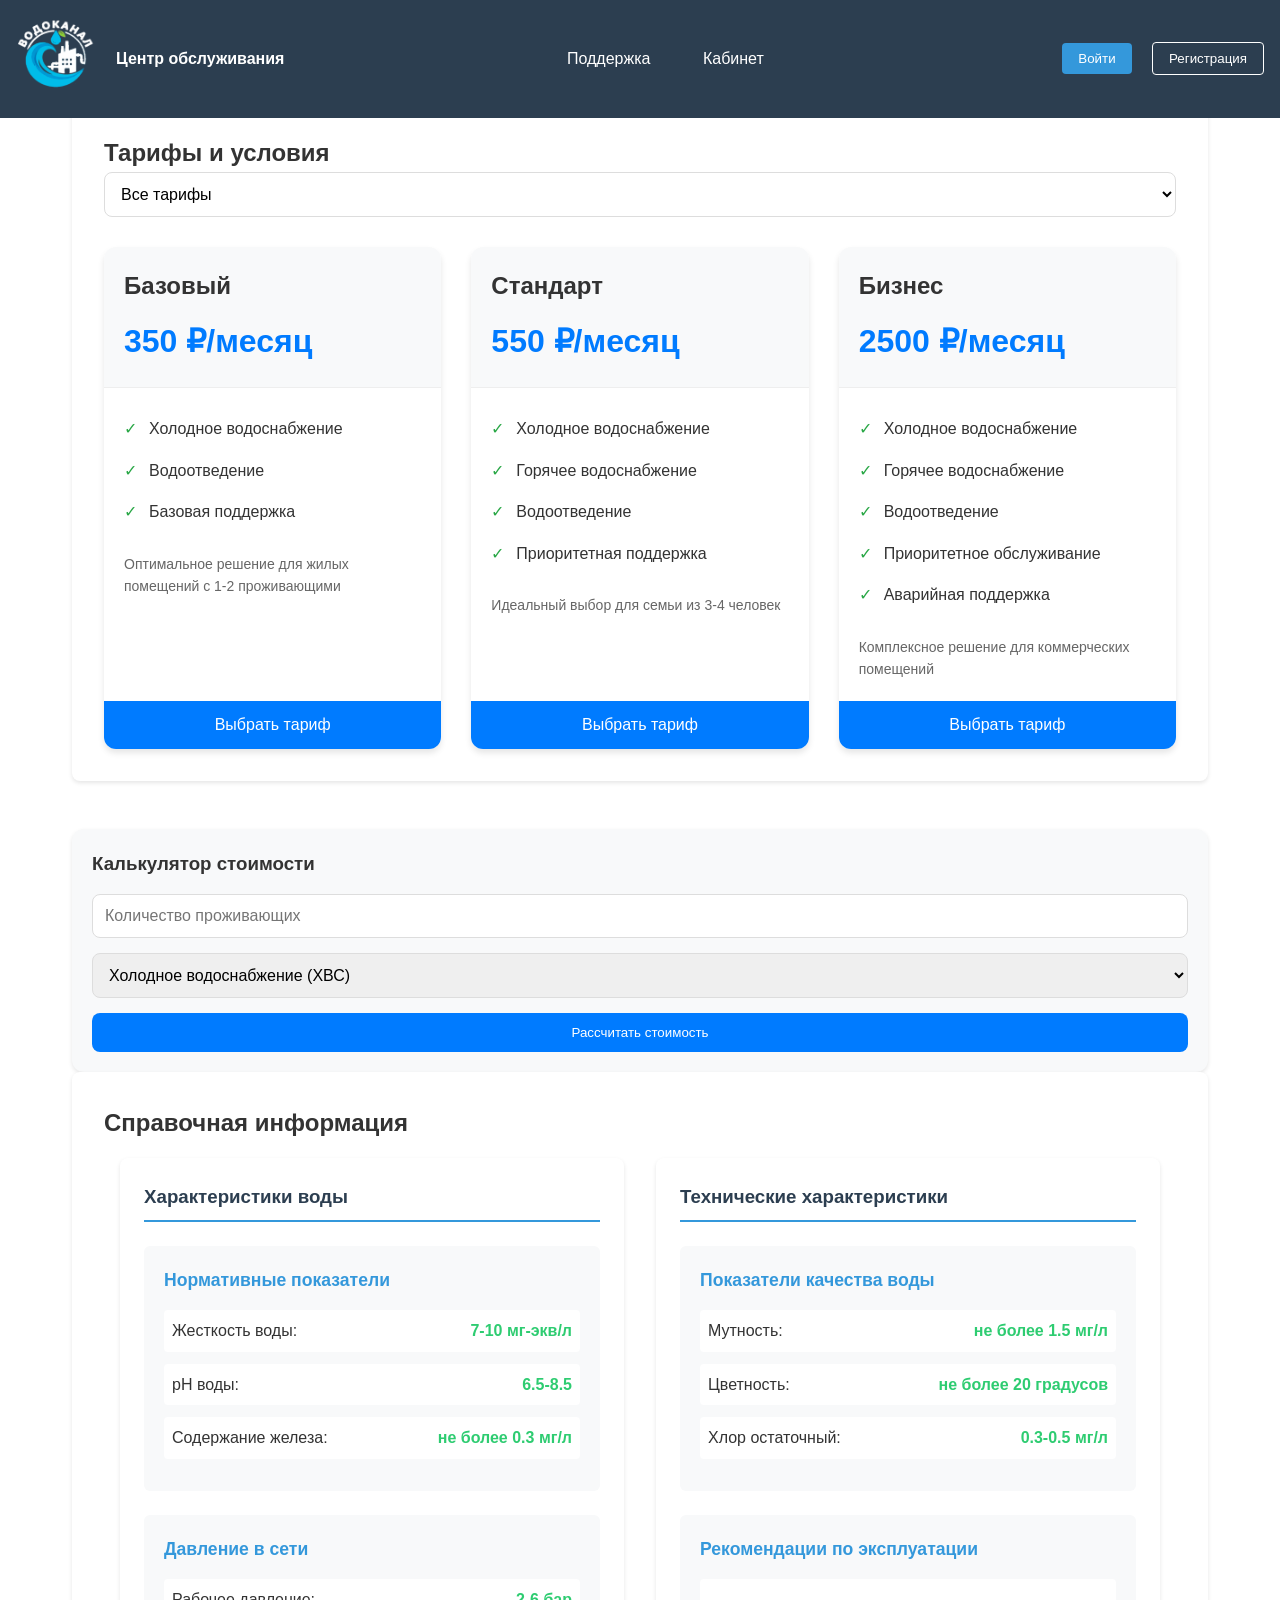
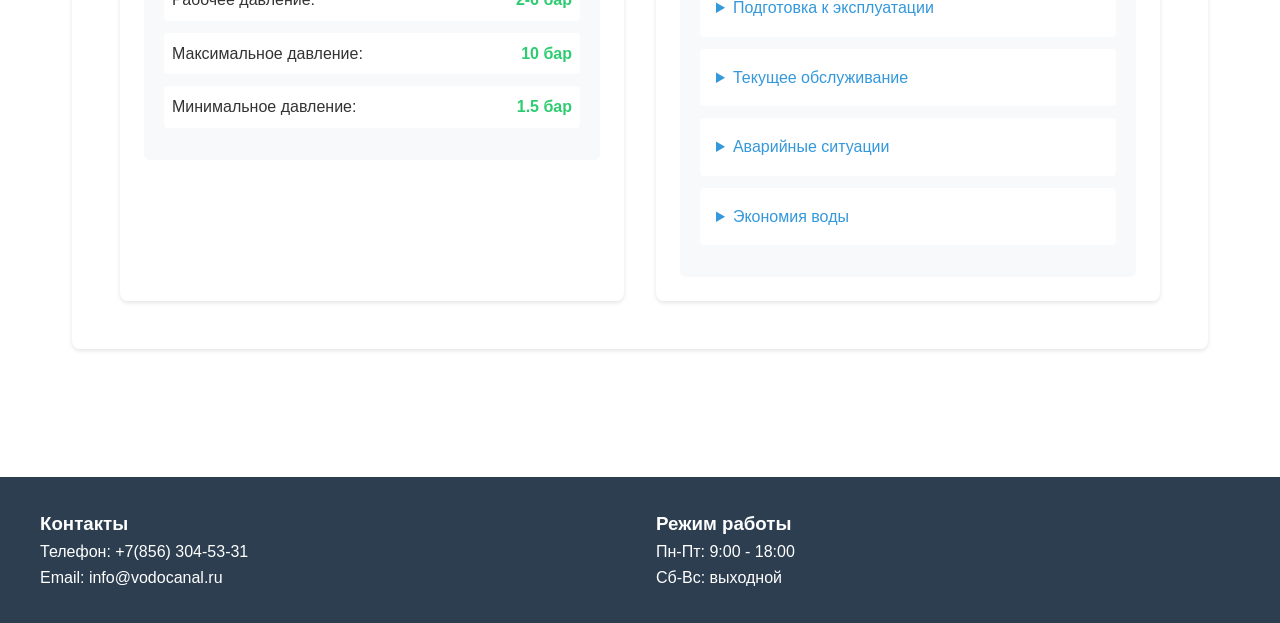
==== index.html @ 2ffb6660 "first commit" ====
<!DOCTYPE html>
<html lang="ru">
<head>
    <meta charset="UTF-8">
    <meta name="viewport" content="width=device-width, initial-scale=1.0">
    <title>Центр водоснабжения - Личный кабинет</title>
    <link rel="stylesheet" href="css/styles.css">
    <link rel="stylesheet" href="css/info-section.css">
</head>
<body>
    <header class="header">
        <nav class="nav-main">
            <div class="logo-wrap">
                <a href="index.html" class="logo-pic">
                    <img src="img/logo.png" alt="logotype">
                </a>
                <div class="logo">Центр обслуживания</div>
            </div>
            
            <div class="nav-links">
                <!-- <a href="index.html" class="active">Главная</a> -->
                <!-- <a href="analytics.html">Аналитика</a> -->
                <a href="technicalSupport.html">Поддержка</a>
                <!-- <a href="requestProcessing.html">Запросы</a> -->
                <a href="account.html">Кабинет</a>
            </div>
            <div class="auth-buttons">
                <button id="loginBtn">Войти</button>
                <button id="registerBtn">Регистрация</button>
            </div>
            <button class="menu-toggle" id="menuToggle">
                <span></span>
                <span></span>
                <span></span>
            </button>
        </nav>
    </header>

    <main>
        <!-- Форма авторизации -->
        <div id="authForm" class="modal hidden">
            <div class="modal-content">
                <h2>Авторизация</h2>
                <form id="loginForm">
                    <input type="email" placeholder="Email" required>
                    <input type="password" placeholder="Пароль" required>
                    <button type="submit">Войти</button>
                </form>
            </div>
        </div>

        <!-- Форма регистрации -->
        <div id="registerForm" class="modal hidden">
            <div class="modal-content">
                <h2>Регистрация</h2>
                <form id="signupForm">
                    <input type="text" placeholder="ФИО" required>
                    <input type="email" placeholder="Email" required>
                    <input type="password" placeholder="Пароль" required>
                    <input type="text" placeholder="Номер лицевого счета" required>
                    <button type="submit">Зарегистрироваться</button>
                </form>
            </div>
        </div>

        <!-- Секция с тарифами -->
        <section id="tariffs" class="section">
            <h2>Тарифы и условия</h2>
            <div class="tariffs-controls">
                <div class="tariffs-filter">
                    <select id="tariffCategory" class="filter-select">
                        <option value="all">Все тарифы</option>
                        <option value="residential">Для жилых помещений</option>
                        <option value="commercial">Для коммерческих помещений</option>
                        <option value="industrial">Для промышленных объектов</option>
                    </select>
                </div>

            </div>
            <div class="tariffs-grid">
                <!-- Шаблон карточки тарифа -->
                <template id="tariffTemplate">
                    <div class="tariff-card">
                        <div class="tariff-header">
                            <h3 class="tariff-name"></h3>
                            <div class="tariff-price"></div>
                        </div>
                        <div class="tariff-content">
                            <ul class="tariff-features"></ul>
                            <div class="tariff-description"></div>
                        </div>
                        <button class="select-tariff-btn">Выбрать тариф</button>
                    </div>
                </template>
                <!-- Тарифы будут добавляться динамически с помощью JavaScript -->
            </div>
        </section>

        <div class="tariff-calculator">
            <h3>Калькулятор стоимости</h3>
            <div class="calculator-form">
                <input type="number" id="squareMeters" placeholder="Количество проживающих" min="1">
                <select id="heatingType">
                    <option value="cold">Холодное водоснабжение (ХВС)</option>
                    <option value="hot">Горячее водоснабжение (ГВС)</option>
                </select>
                <button id="calculateCost" class="calculate-btn">Рассчитать стоимость</button>
                <div id="calculationResult" class="calculation-result"></div>
            </div>
        </div>

        <!-- Справочная информация -->
        <section id="info" class="section">
            <h2>Справочная информация</h2>
            <div class="info-blocks">
                <div class="info-block">
                    <h3>Характеристики воды</h3>
                    <div class="info-content">
                        <div class="info-card">
                            <h4>Нормативные показатели</h4>
                            <ul>
                                <li>Жесткость воды: <span class="value">7-10 мг-экв/л</span></li>
                                <li>pH воды: <span class="value">6.5-8.5</span></li>
                                <li>Содержание железа: <span class="value">не более 0.3 мг/л</span></li>
                            </ul>
                        </div>
                        <div class="info-card">
                            <h4>Давление в сети</h4>
                            <ul>
                                <li>Рабочее давление: <span class="value">2-6 бар</span></li>
                                <li>Максимальное давление: <span class="value">10 бар</span></li>
                                <li>Минимальное давление: <span class="value">1.5 бар</span></li>
                            </ul>
                        </div>
                    </div>
                </div>
                <div class="info-block">
                    <h3>Технические характеристики</h3>
                    <div class="info-content">
                        <div class="info-card">
                            <h4>Показатели качества воды</h4>
                            <ul>
                                <li>Мутность: <span class="value">не более 1.5 мг/л</span></li>
                                <li>Цветность: <span class="value">не более 20 градусов</span></li>
                                <li>Хлор остаточный: <span class="value">0.3-0.5 мг/л</span></li>
                            </ul>
                        </div>
                        <div class="info-card">
                            <h4>Рекомендации по эксплуатации</h4>
                            <div class="recommendations">
                                <details>
                                    <summary>Подготовка к эксплуатации</summary>
                                    <ul>
                                        <li>Проверка герметичности системы водоснабжения и устранение протечек</li>
                                        <li>Промывка трубопроводов и фильтров</li>
                                        <li>Проверка работоспособности запорной арматуры</li>
                                        <li>Установка и калибровка счетчиков воды</li>
                                        <li>Проверка состояния изоляции труб</li>
                                    </ul>
                                </details>
                                <details>
                                    <summary>Текущее обслуживание</summary>
                                    <ul>
                                        <li>Ежемесячный контроль показаний счетчиков</li>
                                        <li>Регулярная проверка давления в системе</li>
                                        <li>Очистка аэраторов и смесителей</li>
                                        <li>Проверка состояния уплотнителей и прокладок</li>
                                        <li>Профилактический осмотр труб и фитингов</li>
                                    </ul>
                                </details>
                                <details>
                                    <summary>Аварийные ситуации</summary>
                                    <ul>
                                        <li>При обнаружении протечки:
                                            <ol>
                                                <li>Перекрыть запорную арматуру на аварийном участке</li>
                                                <li>Сообщить в аварийную службу</li>
                                                <li>Принять меры по предотвращению затопления</li>
                                            </ol>
                                        </li>
                                        <li>При снижении давления:
                                            <ol>
                                                <li>Проверить показания манометров</li>
                                                <li>Осмотреть систему на наличие утечек</li>
                                                <li>Проверить фильтры на загрязнение</li>
                                                <li>Вызвать специалиста при необходимости</li>
                                            </ol>
                                        </li>
                                        <li>При помутнении воды:
                                            <ol>
                                                <li>Проверить состояние фильтров</li>
                                                <li>Подать заявку на проверку качества воды</li>
                                                <li>Использовать фильтрованную воду для питья</li>
                                            </ol>
                                        </li>
                                    </ul>
                                </details>
                                <details>
                                    <summary>Экономия воды</summary>
                                    <ul>
                                        <li>Установка счетчиков воды для точного учета</li>
                                        <li>Использование водосберегающей арматуры</li>
                                        <li>Своевременный ремонт капающих кранов</li>
                                        <li>Установка аэраторов на смесители</li>
                                        <li>Контроль расхода воды бытовыми приборами</li>
                                    </ul>
                                </details>
                            </div>
                        </div>
                    </div>
                </div>
            </div>
        </section>

        <!-- Личный кабинет -->
        <section id="account" class="section hidden">
            <h2>Личный кабинет</h2>
            <div class="account-grid">
                <div class="account-block">
                    <h3>Баланс лицевого счета</h3>
                    <div id="accountBalance" class="balance-info">
                        <div class="balance-details">
                            <div class="balance-item">
                                <span class="label">Текущий баланс:</span>
                                <span class="amount" id="currentBalance">0.00 ₽</span>
                            </div>
                            <div class="balance-item">
                                <span class="label">К оплате до:</span>
                                <span class="date" id="paymentDueDate">01.01.2025</span>
                            </div>
                        </div>
                        <div class="quick-actions">
                            <button class="action-btn" id="payBtn">Оплатить</button>
                            <button class="action-btn" id="downloadReceiptBtn">Скачать квитанцию</button>
                        </div>
                    </div>
                </div>
                <div class="account-block">
                    <h3>История платежей и начислений</h3>
                    <div class="payment-controls">
                        <div class="payment-filter">
                            <select id="paymentType" class="filter-select">
                                <option value="all">Все операции</option>
                                <option value="payments">Платежи</option>
                                <option value="charges">Начисления</option>
                            </select>
                            <input type="month" id="paymentPeriod" class="period-select">
                        </div>
                        <div class="payment-sort">
                            <select id="paymentSort" class="sort-select">
                                <option value="date-desc">Сначала новые</option>
                                <option value="date-asc">Сначала старые</option>
                                <option value="amount-desc">По сумме (макс)</option>
                                <option value="amount-asc">По сумме (мин)</option>
                            </select>
                        </div>
                    </div>
                    <div id="paymentHistory" class="payment-history">
                        <table class="payment-table">
                            <thead>
                                <tr>
                                    <th>Дата</th>
                                    <th>Тип</th>
                                    <th>Описание</th>
                                    <th>Сумма</th>
                                    <th>Статус</th>
                                </tr>
                            </thead>
                            <tbody id="paymentHistoryBody">
                                <!-- Данные будут добавлены динамически с помощью JavaScript -->
                            </tbody>
                        </table>
                    </div>
                    <div class="pagination">
                        <button id="prevPage" class="page-btn" disabled>Назад</button>
                        <span id="currentPage">Страница 1 из 1</span>
                        <button id="nextPage" class="page-btn" disabled>Вперед</button>
                    </div>
                </div>
                <div class="account-block">
                    <h3>Подать заявку</h3>
                    <form id="requestForm">
                        <select id="requestType" required>
                            <option value="">Выберите тип заявки</option>
                            <option value="repair">Ремонтные работы</option>
                            <option value="verification">Поверка приборов учета</option>
                            <option value="replacement">Замена оборудования</option>
                        </select>
                        <textarea placeholder="Описание проблемы" required></textarea>
                        <button type="submit">Отправить заявку</button>
                    </form>
                </div>
            </div>
        </section>
    </main>

    <footer class="footer">
        <div class="footer-content">
            <div class="contact-info">
                <h3>Контакты</h3>
                <p>Телефон: +7(856) 304-53-31</p>
                <p>Email: info@vodocanal.ru</p>
            </div>
            <div class="working-hours">
                <h3>Режим работы</h3>
                <p>Пн-Пт: 9:00 - 18:00</p>
                <p>Сб-Вс: выходной</p>
            </div>
        </div>
    </footer>

    <script src="js/main.js"></script>
    <script src="js/tariffs.js"></script>
    <script src="js/mobile-menu.js"></script>
</body>
</html>
---- css/styles.css ----
/* Общие стили */
* {
    margin: 0;
    padding: 0;
    box-sizing: border-box;
}

body {
    font-family: 'Segoe UI', Tahoma, Geneva, Verdana, sans-serif;
    line-height: 1.6;
    color: #333;
}

/* Шапка сайта */
.header {
    background-color: #2c3e50;
    padding: 1rem;
    position: fixed;
    width: 100%;
    top: 0;
    z-index: 100;
}

.nav-main {
    display: flex;
    justify-content: space-between;
    align-items: center;
    max-width: 1270px;
    margin: 0 auto;
    position: relative;
}

/* Кнопка меню-бургер */
.menu-toggle {
    display: none;
    flex-direction: column;
    justify-content: space-between;
    width: 30px;
    height: 21px;
    background: transparent;
    border: none;
    cursor: pointer;
    padding: 0;
    z-index: 10;
}

.menu-toggle span {
    width: 100%;
    height: 3px;
    background-color: white;
    border-radius: 3px;
    transition: all 0.3s linear;
}

@media (max-width: 768px) {
    .menu-toggle {
        display: flex;
    }

    .menu-toggle.active span:first-child {
        transform: rotate(45deg) translate(6px, 6px);
    }

    .menu-toggle.active span:nth-child(2) {
        opacity: 0;
    }

    .menu-toggle.active span:last-child {
        transform: rotate(-45deg) translate(6px, -6px);
    }

    .nav-links {
        display: flex;
        position: absolute;
        top: 100%;
        left: 0;
        width: 100%;
        background-color: #2c3e50;
        padding: 1rem;
        flex-direction: column;
        align-items: center;
        gap: 1rem;
        transform: translateY(-100%);
        opacity: 0;
        visibility: hidden;
        transition: all 0.3s ease-in-out;
    }

    .nav-links.active {
        transform: translateY(0);
        opacity: 1;
        visibility: visible;
    }

    .nav-links a {
        width: 100%;
        text-align: center;
        padding: 0.8rem;
        margin: 0;
        border-radius: 4px;
    }

    .nav-links a:hover {
        background-color: #3498db;
        color: white;
    }
}

.logo {
    color: white;
    font-size: 1rem;
    font-weight: bold;
}

.nav-links a {
    color: white;
    text-decoration: none;
    margin: 0 1rem;
    padding: 0.5rem;
    transition: color 0.3s;
}

.nav-links a:hover {
    color: #3498db;
}

/* Кнопки авторизации */
.auth-buttons button {
    padding: 0.5rem 1rem;
    margin-left: 1rem;
    border: none;
    border-radius: 4px;
    cursor: pointer;
    transition: background-color 0.3s;
}

#loginBtn {
    background-color: #3498db;
    color: white;
}

#registerBtn {
    background-color: transparent;
    border: 1px solid white;
    color: white;
}

/* Основной контент */
main {
    margin-top: 70px;
    padding: 2rem;
    max-width: 1200px;
    margin-left: auto;
    margin-right: auto;
}

/* Адаптивные стили для основных компонентов */
@media (max-width: 1024px) {
    main {
        padding: 1.5rem;
    }

    .section {
        padding: 1.5rem;
    }

    .tariffs-grid {
        grid-template-columns: repeat(2, 1fr);
        gap: 1.5rem;
    }
}

@media (max-width: 768px) {
    main {
        margin-top: 60px;
        padding: 1rem;
    }

    .section {
        padding: 1rem;
        margin-bottom: 2rem;
    }

    .tariffs-grid {
        grid-template-columns: 1fr;
    }

    .modal-content {
        width: 90%;
        padding: 1.5rem;
    }

    .auth-buttons {
        display: flex;
        gap: 0.5rem;
    }

    .auth-buttons button {
        padding: 0.4rem 0.8rem;
        font-size: 0.9rem;
    }
}

@media (max-width: 480px) {
    main {
        padding: 0.8rem;
    }

    .section {
        padding: 0.8rem;
        margin-bottom: 1.5rem;
    }

    h2 {
        font-size: 1.5rem;
        margin-bottom: 1rem;
    }

    .modal-content {
        padding: 1rem;
    }

    .auth-buttons button {
        padding: 0.3rem 0.6rem;
        font-size: 0.8rem;
    }

    .tariff-calculator {
        padding: 1rem;
    }

    .calculator-form input,
    .calculator-form select {
        padding: 0.8rem;
        font-size: 0.9rem;
    }
}

/* Модальные окна */
.modal {
    position: fixed;
    top: 0;
    left: 0;
    width: 100%;
    height: 100%;
    background-color: rgba(0, 0, 0, 0.5);
    display: flex;
    justify-content: center;
    align-items: center;
    z-index: 1000;
}

.modal-content {
    background-color: white;
    padding: 2rem;
    border-radius: 8px;
    width: 100%;
    max-width: 400px;
}

.modal form {
    display: flex;
    flex-direction: column;
    gap: 1rem;
}

.modal input,
.modal select,
.modal textarea {
    padding: 0.5rem;
    border: 1px solid #ddd;
    border-radius: 4px;
}

.modal button {
    background-color: #3498db;
    color: white;
    padding: 0.5rem;
    border: none;
    border-radius: 4px;
    cursor: pointer;
}

/* Секции */
.section {
    margin-bottom: 3rem;
    padding: 2rem;
    background-color: white;
    border-radius: 8px;
    box-shadow: 0 2px 4px rgba(0, 0, 0, 0.1);
}

/* Стили для секции тарифов */
.tariffs-controls {
    margin-bottom: 30px;
    display: flex;
    flex-wrap: wrap;
    gap: 20px;
    justify-content: space-between;
    align-items: flex-start;
}

.tariffs-filter {
    flex: 1;
    min-width: 250px;
}

.filter-select {
    width: 100%;
    padding: 12px;
    border: 1px solid #ddd;
    border-radius: 8px;
    font-size: 16px;
    background-color: white;
    cursor: pointer;
}

.tariff-calculator {
    flex: 2;
    min-width: 300px;
    background-color: #f8f9fa;
    padding: 20px;
    border-radius: 12px;
    box-shadow: 0 2px 4px rgba(0,0,0,0.1);
}

.calculator-form {
    display: grid;
    gap: 15px;
    margin-top: 15px;
}

.calculator-form input,
.calculator-form select {
    padding: 12px;
    border: 1px solid #ddd;
    border-radius: 8px;
    font-size: 16px;
}

.calculate-btn {
    background-color: #007bff;
    color: white;
    border: none;
    padding: 12px 24px;
    border-radius: 8px;
    cursor: pointer;
    transition: background-color 0.3s;
}

.calculate-btn:hover {
    background-color: #0056b3;
}

.calculation-result {
    margin-top: 15px;
    padding: 15px;
    background-color: white;
    border-radius: 8px;
    border: 1px solid #ddd;
    display: none;
}

.calculation-result.active {
    display: block;
}

.tariffs-grid {
    display: grid;
    grid-template-columns: repeat(auto-fit, minmax(300px, 1fr));
    gap: 30px;
    margin-top: 30px;
}

.tariff-card {
    background-color: white;
    border-radius: 12px;
    box-shadow: 0 4px 6px rgba(0,0,0,0.1);
    overflow: hidden;
    transition: transform 0.3s, box-shadow 0.3s;
    display: flex;
    flex-direction: column;
    min-height: 400px;
}

.tariff-card:hover {
    transform: translateY(-5px);
    box-shadow: 0 6px 12px rgba(0,0,0,0.15);
}

.tariff-header {
    background-color: #f8f9fa;
    padding: 20px;
    border-bottom: 1px solid #eee;
}

.tariff-name {
    margin: 0;
    color: #333;
    font-size: 24px;
}

.tariff-price {
    font-size: 32px;
    color: #007bff;
    margin-top: 10px;
    font-weight: bold;
}

.tariff-content {
    padding: 20px;
    flex-grow: 1;
}

.tariff-features {
    list-style: none;
    padding: 0;
    margin: 0 0 20px 0;
}

.tariff-features li {
    padding: 8px 0;
    position: relative;
    padding-left: 25px;
}

.tariff-features li:before {
    content: '✓';
    position: absolute;
    left: 0;
    color: #28a745;
}

.tariff-description {
    color: #666;
    font-size: 14px;
    line-height: 1.6;
}

.select-tariff-btn {
    width: 100%;
    padding: 15px;
    background-color: #007bff;
    color: white;
    border: none;
    font-size: 16px;
    cursor: pointer;
    transition: background-color 0.3s;
}

.select-tariff-btn:hover {
    background-color: #0056b3;
}
.active{
    color: #3498db !important;
}
@media (max-width: 768px) {
    .tariffs-controls {
        flex-direction: column;
    }

    .tariffs-filter,
    .tariff-calculator {
        width: 100%;
    }

    .tariff-card {
        margin-bottom: 20px;
    }
}

/* Информационные блоки */
.info-blocks {
    display: grid;
    grid-template-columns: repeat(auto-fit, minmax(300px, 1fr));
    gap: 2rem;
}

.info-block {
    padding: 1.5rem;
    background-color: #f8f9fa;
    border-radius: 8px;
}

/* Личный кабинет */
.account-grid {
    display: grid;
    grid-template-columns: repeat(auto-fit, minmax(300px, 1fr));
    gap: 2rem;
}

.account-block {
    padding: 1.5rem;
    background-color: #f8f9fa;
    border-radius: 8px;
}

#requestForm {
    display: flex;
    flex-direction: column;
    gap: 1rem;
}

/* Подвал */
.footer {
    background-color: #2c3e50;
    color: white;
    padding: 2rem;
    margin-top: 3rem;
}

.footer-content {
    max-width: 1200px;
    margin: 0 auto;
    display: grid;
    grid-template-columns: repeat(auto-fit, minmax(200px, 1fr));
    gap: 2rem;
}

/* Утилиты */
.hidden {
    display: none;
}

/* Адаптивный дизайн */
@media (max-width: 768px) {
    .nav-main {
        /* flex-direction: column; */
        gap: 1rem;
    }

    .nav-links {
        display: flex;
        flex-direction: column;
        align-items: center;
        gap: 0.5rem;
    }

    .auth-buttons {
        display: flex;
        gap: 1rem;
    }

    .auth-buttons button {
        margin: 0;
    }

    main {
        padding: 1rem;
    }

    .section {
        padding: 1rem;
        margin-top: 20px;
    }
}

.logo-pic{
    width: 100px;
}
.logo-wrap{
    display: flex;
    align-items: center;
}

.logo-wrap img{
    width: 80%;
    border-radius: 100%;
    margin-right: 10px;
}
---- css/info-section.css ----
.info-blocks {
    display: grid;
    gap: 2rem;
    padding: 1rem;
    max-width: 1200px;
    margin: 0 auto;
}

.info-block {
    background: #fff;
    border-radius: 8px;
    box-shadow: 0 2px 4px rgba(0, 0, 0, 0.1);
    padding: 1.5rem;
}

.info-block h3 {
    color: #2c3e50;
    margin-bottom: 1.5rem;
    padding-bottom: 0.5rem;
    border-bottom: 2px solid #3498db;
}

.info-content {
    display: grid;
    gap: 1.5rem;
}

.info-card {
    background: #f8f9fa;
    border-radius: 6px;
    padding: 1.25rem;
    transition: transform 0.2s ease;
}

.info-card:hover {
    transform: translateY(-2px);
}

.info-card h4 {
    color: #3498db;
    margin-bottom: 1rem;
    font-size: 1.1rem;
}

.info-card ul {
    list-style: none;
    padding: 0;
    margin: 0;
}

.info-card li {
    margin-bottom: 0.75rem;
    display: flex;
    justify-content: space-between;
    align-items: center;
    padding: 0.5rem;
    background: #fff;
    border-radius: 4px;
}

.info-card .value {
    color: #2ecc71;
    font-weight: 600;
}

.recommendations details {
    margin-bottom: 0.75rem;
    background: #fff;
    border-radius: 4px;
    padding: 0.5rem;
}

.recommendations summary {
    cursor: pointer;
    padding: 0.5rem;
    color: #3498db;
    font-weight: 500;
}

.recommendations p {
    padding: 0.75rem;
    margin: 0;
    color: #666;
    line-height: 1.5;
}

@media (min-width: 768px) {
    .info-blocks {
        grid-template-columns: repeat(2, 1fr);
    }
    
    .info-content {
        grid-template-columns: repeat(auto-fit, minmax(250px, 1fr));
    }
}
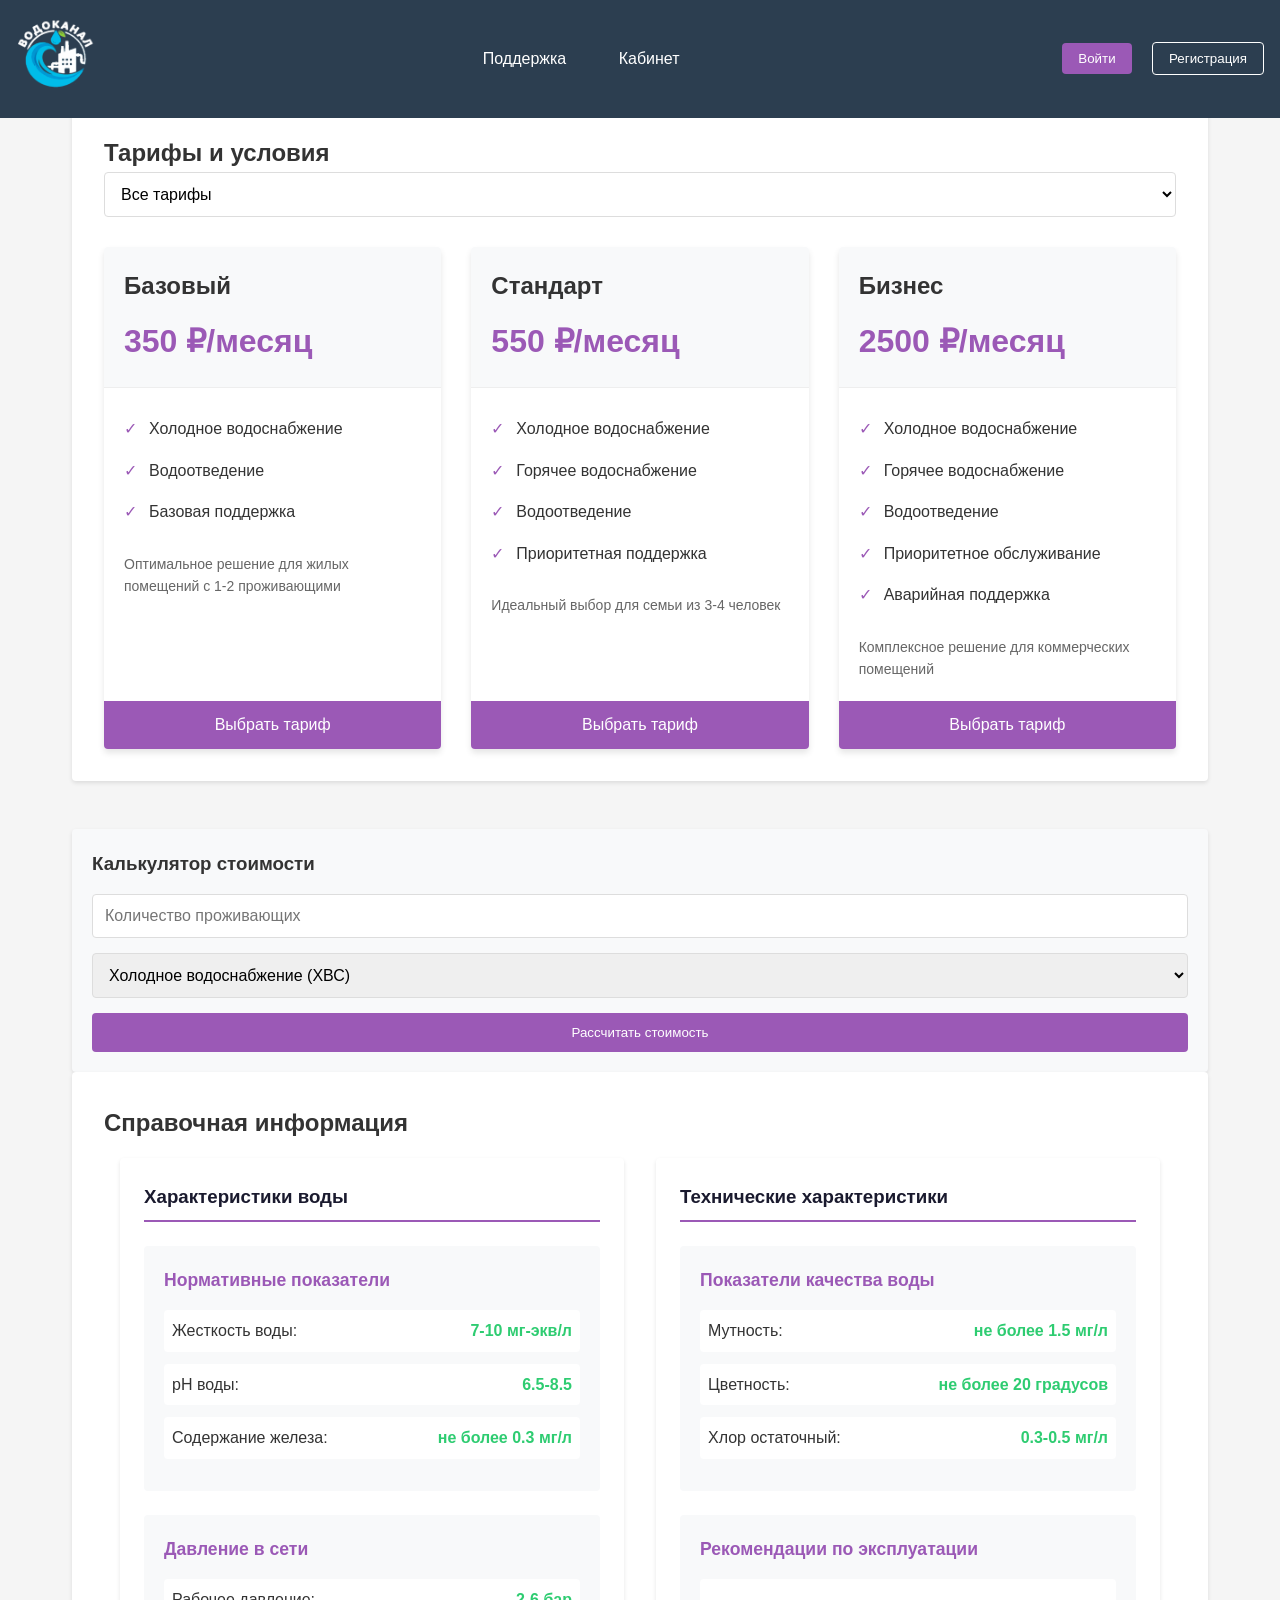
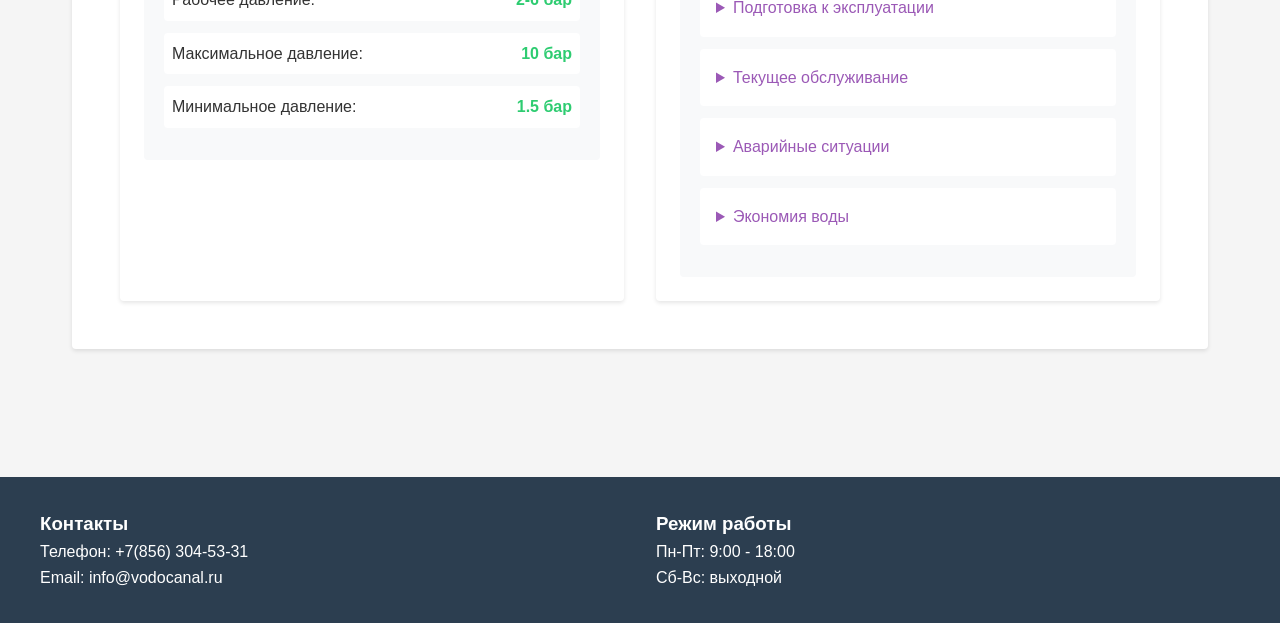
==== commit ed58a0aa: "color changes" ====
--- a/index.html
+++ b/index.html
@@ -14,7 +14,7 @@
                 <a href="index.html" class="logo-pic">
                     <img src="img/logo.png" alt="logotype">
                 </a>
-                <div class="logo">Центр обслуживания</div>
+                <!-- <div class="logo">Центр обслуживания</div> -->
             </div>
             
             <div class="nav-links">
--- a/css/styles.css
+++ b/css/styles.css
@@ -9,6 +9,7 @@
     font-family: 'Segoe UI', Tahoma, Geneva, Verdana, sans-serif;
     line-height: 1.6;
     color: #333;
+    background-color: #f5f5f5;
 }
 
 /* Шапка сайта */
@@ -101,7 +102,7 @@
     }
 
     .nav-links a:hover {
-        background-color: #3498db;
+        background-color: #9b59b6;
         color: white;
     }
 }
@@ -121,7 +122,7 @@
 }
 
 .nav-links a:hover {
-    color: #3498db;
+    color: #9b59b6;
 }
 
 /* Кнопки авторизации */
@@ -135,7 +136,7 @@
 }
 
 #loginBtn {
-    background-color: #3498db;
+    background-color: #9b59b6;
     color: white;
 }
 
@@ -253,7 +254,7 @@
 .modal-content {
     background-color: white;
     padding: 2rem;
-    border-radius: 8px;
+    border-radius: 4px;
     width: 100%;
     max-width: 400px;
 }
@@ -273,7 +274,7 @@
 }
 
 .modal button {
-    background-color: #3498db;
+    background-color: #9b59b6;
     color: white;
     padding: 0.5rem;
     border: none;
@@ -286,7 +287,7 @@
     margin-bottom: 3rem;
     padding: 2rem;
     background-color: white;
-    border-radius: 8px;
+    border-radius: 4px;
     box-shadow: 0 2px 4px rgba(0, 0, 0, 0.1);
 }
 
@@ -309,7 +310,7 @@
     width: 100%;
     padding: 12px;
     border: 1px solid #ddd;
-    border-radius: 8px;
+    border-radius: 4px;
     font-size: 16px;
     background-color: white;
     cursor: pointer;
@@ -320,7 +321,7 @@
     min-width: 300px;
     background-color: #f8f9fa;
     padding: 20px;
-    border-radius: 12px;
+    border-radius: 4px;
     box-shadow: 0 2px 4px rgba(0,0,0,0.1);
 }
 
@@ -334,29 +335,29 @@
 .calculator-form select {
     padding: 12px;
     border: 1px solid #ddd;
-    border-radius: 8px;
+    border-radius: 4px;
     font-size: 16px;
 }
 
 .calculate-btn {
-    background-color: #007bff;
+    background-color: #9b59b6;
     color: white;
     border: none;
     padding: 12px 24px;
-    border-radius: 8px;
+    border-radius: 4px;
     cursor: pointer;
     transition: background-color 0.3s;
 }
 
 .calculate-btn:hover {
-    background-color: #0056b3;
+    background-color: #8e44ad;
 }
 
 .calculation-result {
     margin-top: 15px;
     padding: 15px;
     background-color: white;
-    border-radius: 8px;
+    border-radius: 4px;
     border: 1px solid #ddd;
     display: none;
 }
@@ -374,7 +375,7 @@
 
 .tariff-card {
     background-color: white;
-    border-radius: 12px;
+    border-radius: 4px;
     box-shadow: 0 4px 6px rgba(0,0,0,0.1);
     overflow: hidden;
     transition: transform 0.3s, box-shadow 0.3s;
@@ -402,7 +403,7 @@
 
 .tariff-price {
     font-size: 32px;
-    color: #007bff;
+    color: #9b59b6;
     margin-top: 10px;
     font-weight: bold;
 }
@@ -428,7 +429,7 @@
     content: '✓';
     position: absolute;
     left: 0;
-    color: #28a745;
+    color: #9b59b6;
 }
 
 .tariff-description {
@@ -440,7 +441,7 @@
 .select-tariff-btn {
     width: 100%;
     padding: 15px;
-    background-color: #007bff;
+    background-color: #9b59b6;
     color: white;
     border: none;
     font-size: 16px;
@@ -449,10 +450,10 @@
 }
 
 .select-tariff-btn:hover {
-    background-color: #0056b3;
+    background-color: #8e44ad;
 }
 .active{
-    color: #3498db !important;
+    color: #9b59b6 !important;
 }
 @media (max-width: 768px) {
     .tariffs-controls {
@@ -479,7 +480,7 @@
 .info-block {
     padding: 1.5rem;
     background-color: #f8f9fa;
-    border-radius: 8px;
+    border-radius: 4px;
 }
 
 /* Личный кабинет */
@@ -492,7 +493,7 @@
 .account-block {
     padding: 1.5rem;
     background-color: #f8f9fa;
-    border-radius: 8px;
+    border-radius: 4px;
 }
 
 #requestForm {
--- a/css/info-section.css
+++ b/css/info-section.css
@@ -8,16 +8,16 @@
 
 .info-block {
     background: #fff;
-    border-radius: 8px;
+    border-radius: 4px;
     box-shadow: 0 2px 4px rgba(0, 0, 0, 0.1);
     padding: 1.5rem;
 }
 
 .info-block h3 {
-    color: #2c3e50;
+    color: #1a1a2e;
     margin-bottom: 1.5rem;
     padding-bottom: 0.5rem;
-    border-bottom: 2px solid #3498db;
+    border-bottom: 2px solid #9b59b6;
 }
 
 .info-content {
@@ -27,7 +27,7 @@
 
 .info-card {
     background: #f8f9fa;
-    border-radius: 6px;
+    border-radius: 4px;
     padding: 1.25rem;
     transition: transform 0.2s ease;
 }
@@ -37,7 +37,7 @@
 }
 
 .info-card h4 {
-    color: #3498db;
+    color: #9b59b6;
     margin-bottom: 1rem;
     font-size: 1.1rem;
 }
@@ -73,7 +73,7 @@
 .recommendations summary {
     cursor: pointer;
     padding: 0.5rem;
-    color: #3498db;
+    color: #9b59b6;
     font-weight: 500;
 }
 
